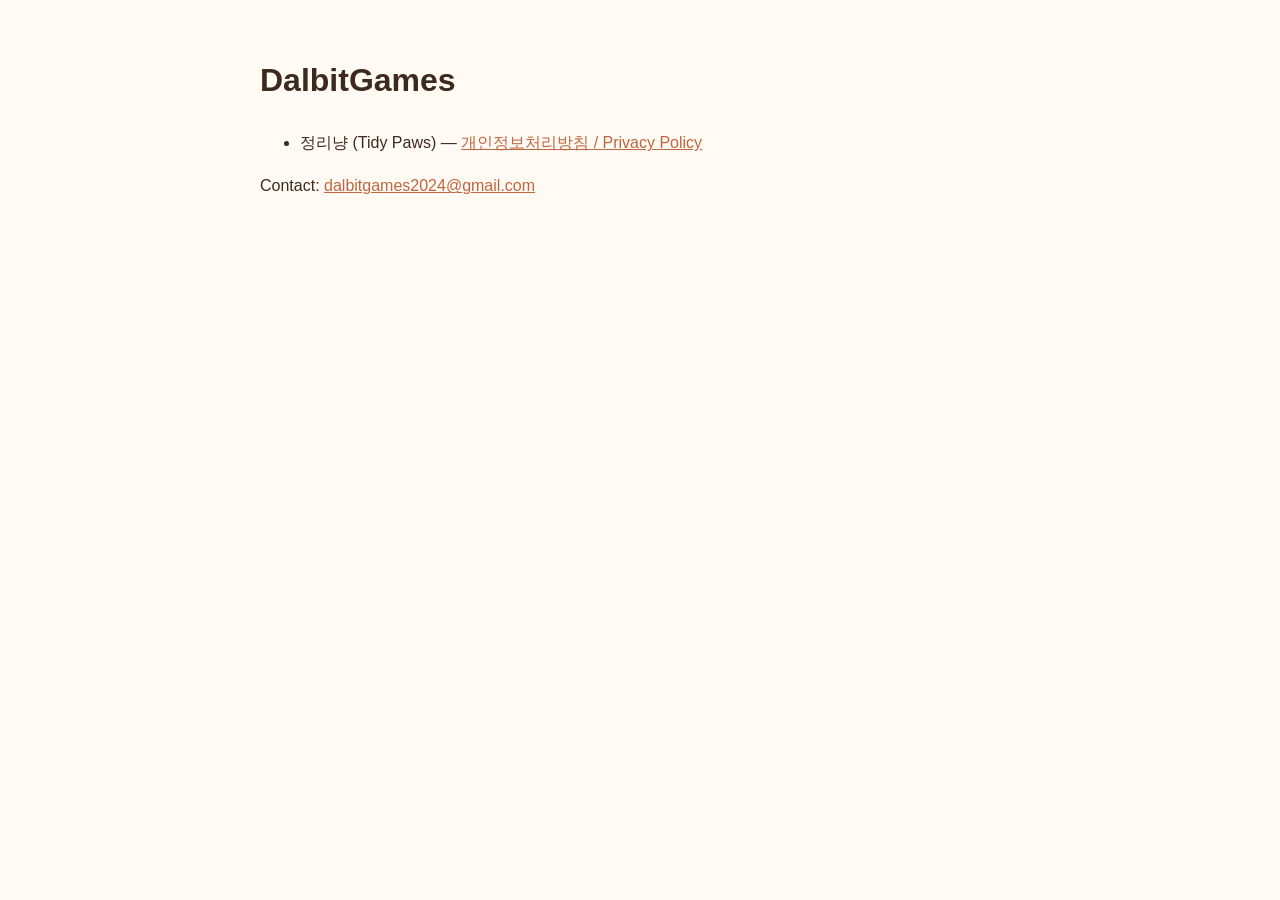
==== index.html @ 50781b61 "정리냥(Tidy Paws) 개인정보처리방침 페이지" ====
<!doctype html>
<html lang="ko">
<head>
<meta charset="utf-8">
<meta name="viewport" content="width=device-width, initial-scale=1">
<title>DalbitGames</title>
<style>
  :root { color-scheme: light dark; --fg: #3d2a1e; --bg: #fffaf3; --accent: #c0663f; }
  @media (prefers-color-scheme: dark) { :root { --fg: #f1e6da; --bg: #1f1915; --accent: #e89a72; } }
  body { margin: 0; background: var(--bg); color: var(--fg); font: 16px/1.7 -apple-system, "Segoe UI", "Malgun Gothic", sans-serif; }
  main { max-width: 760px; margin: 0 auto; padding: 32px 16px; }
  a { color: var(--accent); }
</style>
</head>
<body>
<main>
<h1>DalbitGames</h1>
<ul>
  <li>정리냥 (Tidy Paws) — <a href="tidy-paws/privacy/">개인정보처리방침 / Privacy Policy</a></li>
</ul>
<p>Contact: <a href="mailto:dalbitgames2024@gmail.com">dalbitgames2024@gmail.com</a></p>
</main>
</body>
</html>
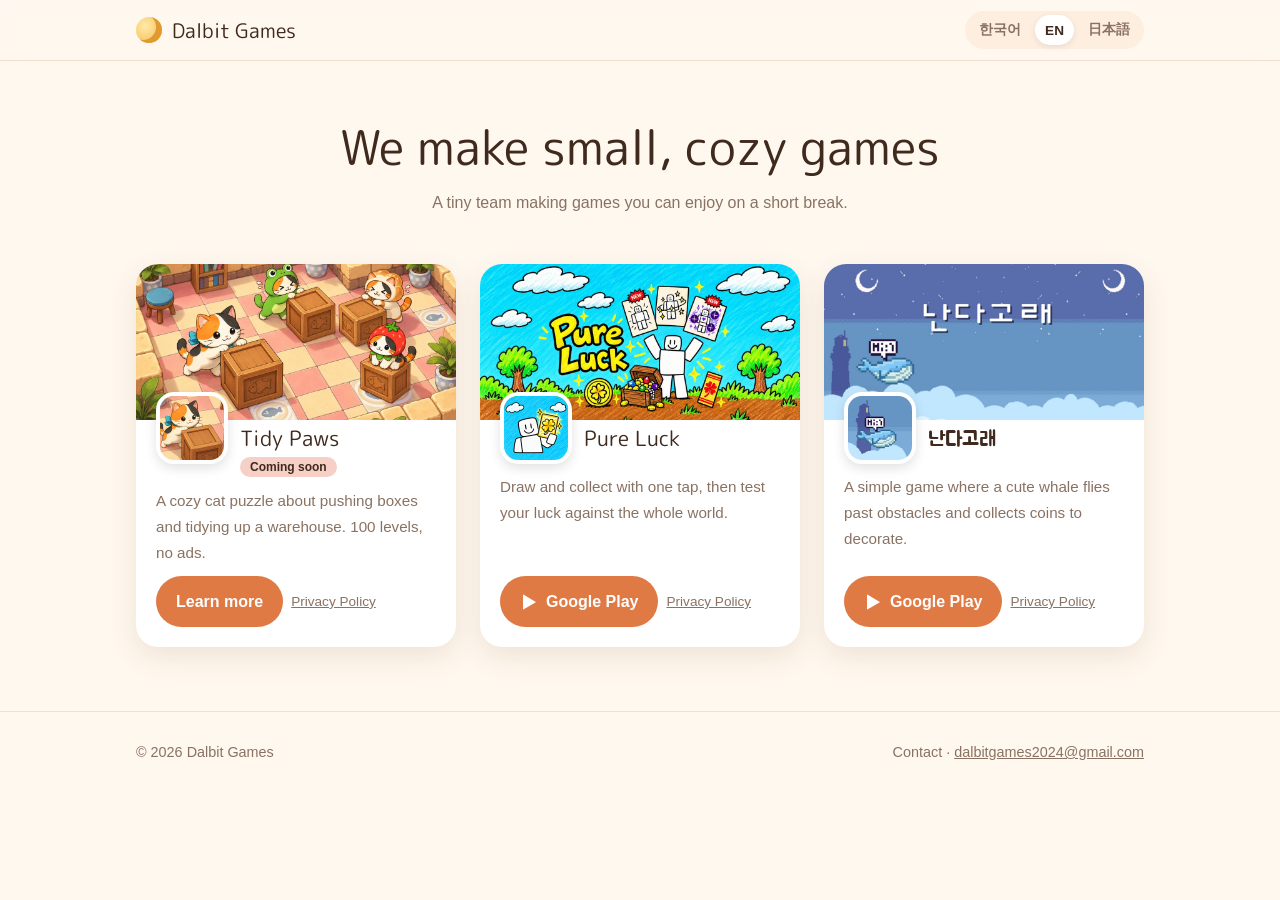
==== commit 53da55b7: "달빛 게임즈 소개 페이지와 정리냥 소개 페이지 (한국어·영어·일본어)" ====
--- a/index.html
+++ b/index.html
@@ -3,22 +3,145 @@
 <head>
 <meta charset="utf-8">
 <meta name="viewport" content="width=device-width, initial-scale=1">
-<title>DalbitGames</title>
-<style>
-  :root { color-scheme: light dark; --fg: #3d2a1e; --bg: #fffaf3; --accent: #c0663f; }
-  @media (prefers-color-scheme: dark) { :root { --fg: #f1e6da; --bg: #1f1915; --accent: #e89a72; } }
-  body { margin: 0; background: var(--bg); color: var(--fg); font: 16px/1.7 -apple-system, "Segoe UI", "Malgun Gothic", sans-serif; }
-  main { max-width: 760px; margin: 0 auto; padding: 32px 16px; }
-  a { color: var(--accent); }
-</style>
+<title>달빛 게임즈 · Dalbit Games</title>
+<meta name="description" content="달빛 게임즈는 작고 귀여운 게임을 만듭니다. 정리냥(Tidy Paws), 운빨망겜(Pure Luck), 난다고래.">
+<meta property="og:title" content="달빛 게임즈 · Dalbit Games">
+<meta property="og:description" content="작고 귀여운 게임을 만듭니다.">
+<meta property="og:image" content="https://dalbitgames2024.github.io/assets/og.jpg">
+<meta property="og:type" content="website">
+<link rel="icon" href="assets/favicon.png">
+<link rel="preconnect" href="https://fonts.googleapis.com">
+<link rel="preconnect" href="https://fonts.gstatic.com" crossorigin>
+<link href="https://fonts.googleapis.com/css2?family=Jua&family=M+PLUS+Rounded+1c:wght@700&display=swap" rel="stylesheet">
+<link rel="stylesheet" href="assets/site.css">
+<script>
+window.I18N = {
+  ko: {
+    "page.title": "달빛 게임즈 · Dalbit Games",
+    "studio": "달빛 게임즈",
+    "intro.title": "작고 귀여운 게임을 만들어요",
+    "intro.body": "쉬는 시간에 가볍게 즐길 수 있는 게임을 만드는 작은 개발팀입니다.",
+    "soon": "출시 예정",
+    "tidy.name": "정리냥",
+    "tidy.desc": "고양이가 상자를 밀어 창고를 정리하는 잔잔한 퍼즐. 스테이지 100개, 광고 없음.",
+    "tidy.more": "자세히 보기",
+    "luck.name": "운빨망겜",
+    "luck.desc": "버튼 하나로 뽑고 모으고, 전 세계와 운을 겨뤄요. 오늘의 운세와 행운 부스트까지.",
+    "whale.name": "난다고래",
+    "whale.desc": "귀여운 고래가 장애물을 피해 날아오르며 코인을 모아 꾸미는 간단한 게임.",
+    "play": "Google Play",
+    "privacy": "개인정보처리방침",
+    "contact": "문의"
+  },
+  en: {
+    "page.title": "Dalbit Games",
+    "studio": "Dalbit Games",
+    "intro.title": "We make small, cozy games",
+    "intro.body": "A tiny team making games you can enjoy on a short break.",
+    "soon": "Coming soon",
+    "tidy.name": "Tidy Paws",
+    "tidy.desc": "A cozy cat puzzle about pushing boxes and tidying up a warehouse. 100 levels, no ads.",
+    "tidy.more": "Learn more",
+    "luck.name": "Pure Luck",
+    "luck.desc": "Draw and collect with one tap, then test your luck against the whole world.",
+    "whale.name": "난다고래",
+    "whale.desc": "A simple game where a cute whale flies past obstacles and collects coins to decorate.",
+    "play": "Google Play",
+    "privacy": "Privacy Policy",
+    "contact": "Contact"
+  },
+  ja: {
+    "page.title": "Dalbit Games",
+    "studio": "Dalbit Games",
+    "intro.title": "小さくてかわいいゲームを作っています",
+    "intro.body": "ひと休みの時間に気軽に遊べるゲームを作る、小さな開発チームです。",
+    "soon": "近日公開",
+    "tidy.name": "Tidy Paws",
+    "tidy.desc": "ねこが箱をおして倉庫をかたづける、のんびりパズル。100ステージ、広告なし。",
+    "tidy.more": "くわしく見る",
+    "luck.name": "Pure Luck",
+    "luck.desc": "ボタンひとつでガチャを引いて集めて、世界中と運をきそおう。今日の運勢と幸運ブーストも。",
+    "whale.name": "난다고래",
+    "whale.desc": "かわいいクジラが障害物をよけて飛び、コインを集めて飾りつけるシンプルなゲーム。",
+    "play": "Google Play",
+    "privacy": "プライバシーポリシー",
+    "contact": "お問い合わせ"
+  }
+};
+</script>
+<script src="assets/i18n.js" defer></script>
 </head>
 <body>
-<main>
-<h1>DalbitGames</h1>
-<ul>
-  <li>정리냥 (Tidy Paws) — <a href="tidy-paws/privacy/">개인정보처리방침 / Privacy Policy</a></li>
-</ul>
-<p>Contact: <a href="mailto:dalbitgames2024@gmail.com">dalbitgames2024@gmail.com</a></p>
+<header class="top">
+  <div class="wrap">
+    <a class="brand" href="./"><span class="moon" aria-hidden="true"></span><span data-i18n="studio">달빛 게임즈</span></a>
+    <div class="langs" role="group" aria-label="Language">
+      <button type="button" data-lang="ko" aria-pressed="true">한국어</button>
+      <button type="button" data-lang="en" aria-pressed="false">EN</button>
+      <button type="button" data-lang="ja" aria-pressed="false">日本語</button>
+    </div>
+  </div>
+</header>
+
+<main class="wrap">
+  <section class="intro">
+    <h1 data-i18n="intro.title">작고 귀여운 게임을 만들어요</h1>
+    <p data-i18n="intro.body">쉬는 시간에 가볍게 즐길 수 있는 게임을 만드는 작은 개발팀입니다.</p>
+  </section>
+
+  <section class="games" aria-label="Games">
+    <article class="game">
+      <a href="tidy-paws/"><img class="banner" src="assets/og.jpg" alt="" width="1024" height="500"></a>
+      <div class="body">
+        <div class="head">
+          <img class="icon" src="assets/icon.png" alt="" width="72" height="72">
+          <h3><span data-i18n="tidy.name">정리냥</span> <span class="badge" data-i18n="soon">출시 예정</span></h3>
+        </div>
+        <p data-i18n="tidy.desc">고양이가 상자를 밀어 창고를 정리하는 잔잔한 퍼즐. 스테이지 100개, 광고 없음.</p>
+        <div class="links">
+          <a class="btn" href="tidy-paws/" data-i18n="tidy.more">자세히 보기</a>
+          <a class="small" href="tidy-paws/privacy/" data-i18n="privacy">개인정보처리방침</a>
+        </div>
+      </div>
+    </article>
+
+    <article class="game">
+      <a href="https://play.google.com/store/apps/details?id=com.EHUGames.LuckTrash"><img class="banner" src="assets/games/luck-banner-ko.jpg" data-i18n-src="assets/games/luck-banner-{lang}.jpg" data-i18n-langs="ko,en" alt="" width="1024" height="500"></a>
+      <div class="body">
+        <div class="head">
+          <img class="icon" src="assets/games/luck-icon.png" alt="" width="72" height="72">
+          <h3 data-i18n="luck.name">운빨망겜</h3>
+        </div>
+        <p data-i18n="luck.desc">버튼 하나로 뽑고 모으고, 전 세계와 운을 겨뤄요. 오늘의 운세와 행운 부스트까지.</p>
+        <div class="links">
+          <a class="btn" href="https://play.google.com/store/apps/details?id=com.EHUGames.LuckTrash"><svg viewBox="0 0 24 24" aria-hidden="true"><path fill="currentColor" d="M4 2.8v18.4c0 .5.5.8 1 .6l15.6-9a.7.7 0 0 0 0-1.2L5 2.2c-.5-.2-1 .1-1 .6Z"/></svg><span data-i18n="play">Google Play</span></a>
+          <a class="small" href="https://sites.google.com/view/luckytrash-privacy/%ED%99%88" data-i18n="privacy">개인정보처리방침</a>
+        </div>
+      </div>
+    </article>
+
+    <article class="game">
+      <a href="https://play.google.com/store/apps/details?id=com.EHUGames.FlappyWhale"><img class="banner" src="assets/games/whale-banner.jpg" alt="" width="1024" height="500"></a>
+      <div class="body">
+        <div class="head">
+          <img class="icon" src="assets/games/whale-icon.png" alt="" width="72" height="72">
+          <h3 data-i18n="whale.name">난다고래</h3>
+        </div>
+        <p data-i18n="whale.desc">귀여운 고래가 장애물을 피해 날아오르며 코인을 모아 꾸미는 간단한 게임.</p>
+        <div class="links">
+          <a class="btn" href="https://play.google.com/store/apps/details?id=com.EHUGames.FlappyWhale"><svg viewBox="0 0 24 24" aria-hidden="true"><path fill="currentColor" d="M4 2.8v18.4c0 .5.5.8 1 .6l15.6-9a.7.7 0 0 0 0-1.2L5 2.2c-.5-.2-1 .1-1 .6Z"/></svg><span data-i18n="play">Google Play</span></a>
+          <a class="small" href="https://sites.google.com/view/flappywhale/%ED%99%88" data-i18n="privacy">개인정보처리방침</a>
+        </div>
+      </div>
+    </article>
+  </section>
 </main>
+
+<footer class="foot">
+  <div class="wrap">
+    <span>© 2026 <span data-i18n="studio">달빛 게임즈</span></span>
+    <span><span data-i18n="contact">문의</span> · <a href="mailto:dalbitgames2024@gmail.com">dalbitgames2024@gmail.com</a></span>
+  </div>
+</footer>
 </body>
 </html>
--- a/assets/site.css
+++ b/assets/site.css
@@ -0,0 +1,119 @@
+/* 달빛 게임즈 사이트 공통 스타일. 색은 :root 토큰만 바꾸면 전체가 따라간다. */
+:root {
+  --bg: #fff8ef;
+  --bg-soft: #fdeee0;
+  --card: #ffffff;
+  --fg: #3f2a1d;
+  --muted: #8a7262;
+  --line: #f0dfcc;
+  --accent: #e07a45;
+  --accent-fg: #ffffff;
+  --pink: #f6cfc6;
+  --shadow: 0 10px 28px rgba(120, 72, 40, 0.12);
+  --radius: 22px;
+  --font-head: "Jua", "M PLUS Rounded 1c", system-ui, sans-serif;
+  --font-body: -apple-system, "Segoe UI", "Apple SD Gothic Neo", "Malgun Gothic", "Hiragino Sans", "Yu Gothic", sans-serif;
+}
+@media (prefers-color-scheme: dark) {
+  :root {
+    --bg: #1d1713;
+    --bg-soft: #261e19;
+    --card: #2b221c;
+    --fg: #f3e7da;
+    --muted: #b9a593;
+    --line: #3b2f27;
+    --accent: #f0915e;
+    --accent-fg: #2a1a10;
+    --pink: #5a3a35;
+    --shadow: 0 10px 28px rgba(0, 0, 0, 0.35);
+  }
+}
+html:lang(ja) { --font-head: "M PLUS Rounded 1c", system-ui, sans-serif; }
+html:lang(en) { --font-head: "M PLUS Rounded 1c", "Jua", system-ui, sans-serif; }
+
+* { box-sizing: border-box; }
+html { -webkit-text-size-adjust: 100%; }
+body {
+  margin: 0;
+  background: var(--bg);
+  color: var(--fg);
+  font: 16px/1.7 var(--font-body);
+}
+/* width/height 속성은 레이아웃 흔들림 방지용으로만 쓰고, 실제 높이는 비율(aspect-ratio)이나 원본 비율을 따른다 */
+img { max-width: 100%; height: auto; display: block; }
+a { color: var(--accent); }
+.wrap { max-width: 1040px; margin: 0 auto; padding: 0 16px; }
+
+/* 상단 바 */
+.top { position: sticky; top: 0; z-index: 10; background: color-mix(in srgb, var(--bg) 88%, transparent); backdrop-filter: blur(10px); border-bottom: 1px solid var(--line); }
+.top .wrap { display: flex; align-items: center; justify-content: space-between; height: 60px; gap: 12px; }
+.brand { display: flex; align-items: center; gap: 10px; font-family: var(--font-head); font-size: 1.25rem; color: var(--fg); text-decoration: none; white-space: nowrap; }
+.brand .moon { width: 26px; height: 26px; border-radius: 50%; background: radial-gradient(circle at 35% 35%, #ffe9a8, #f3b84a); box-shadow: inset -6px -3px 0 0 #e09a2f; flex: none; }
+.langs { display: flex; gap: 4px; background: var(--bg-soft); padding: 4px; border-radius: 999px; }
+.langs button { border: 0; background: none; color: var(--muted); font: 600 0.85rem var(--font-body); padding: 6px 10px; border-radius: 999px; cursor: pointer; }
+.langs button[aria-pressed="true"] { background: var(--card); color: var(--fg); box-shadow: 0 2px 6px rgba(0, 0, 0, 0.08); }
+
+h1, h2, h3 { font-family: var(--font-head); font-weight: 400; line-height: 1.25; margin: 0; }
+.section { padding: 48px 0; }
+.section h2 { font-size: 1.6rem; margin-bottom: 8px; }
+.section .sub { color: var(--muted); margin: 0 0 24px; }
+
+/* 버튼 */
+.btn { display: inline-flex; align-items: center; gap: 8px; padding: 12px 20px; border-radius: 999px; font-weight: 700; text-decoration: none; background: var(--accent); color: var(--accent-fg); border: 0; }
+.btn.ghost { background: var(--bg-soft); color: var(--fg); }
+.btn[aria-disabled="true"] { background: var(--line); color: var(--muted); cursor: default; }
+.btn svg { width: 18px; height: 18px; flex: none; }
+
+/* 첫 페이지 소개 */
+.intro { padding: 56px 0 24px; text-align: center; }
+.intro h1 { font-size: clamp(2rem, 6vw, 3rem); }
+.intro p { color: var(--muted); margin: 12px auto 0; max-width: 32em; }
+
+/* 게임 카드 */
+.games { display: grid; grid-template-columns: repeat(auto-fill, minmax(290px, 1fr)); gap: 24px; padding: 24px 0 64px; }
+.game { background: var(--card); border-radius: var(--radius); overflow: hidden; box-shadow: var(--shadow); display: flex; flex-direction: column; }
+.game .banner { aspect-ratio: 1024 / 500; width: 100%; object-fit: cover; background: var(--bg-soft); }
+.game .body { padding: 0 20px 20px; display: flex; flex-direction: column; gap: 10px; flex: 1; }
+/* 아이콘만 배너에 걸치고, 제목은 배너 아래에서 시작해 길어지면 아래로 늘어난다 */
+.game .head { display: flex; align-items: flex-start; gap: 12px; margin-top: -28px; }
+.game .icon { width: 72px; height: 72px; border-radius: 18px; border: 4px solid var(--card); background: var(--card); box-shadow: 0 4px 12px rgba(0, 0, 0, 0.12); flex: none; }
+.game h3 { font-size: 1.3rem; padding-top: 34px; }
+.game p { margin: 0; color: var(--muted); font-size: 0.95rem; flex: 1; }
+.game .links { display: flex; flex-wrap: wrap; gap: 8px; align-items: center; }
+.game .links .small { font-size: 0.85rem; color: var(--muted); }
+.badge { display: inline-block; font: 700 0.75rem var(--font-body); padding: 3px 10px; border-radius: 999px; background: var(--pink); color: var(--fg); vertical-align: middle; }
+
+/* 정리냥 소개 */
+.hero { padding: 24px 0 8px; }
+.hero .art { border-radius: var(--radius); overflow: hidden; box-shadow: var(--shadow); aspect-ratio: 2 / 1; }
+.hero .art img { width: 100%; height: 100%; object-fit: cover; }
+.hero .title { display: flex; align-items: center; gap: 16px; margin-top: -48px; padding: 0 16px; position: relative; }
+.hero .title .icon { width: 96px; height: 96px; border-radius: 24px; border: 5px solid var(--bg); box-shadow: var(--shadow); flex: none; }
+.hero .title h1 { font-size: clamp(1.9rem, 6vw, 2.8rem); margin-top: 40px; }
+.hero .tag { font-size: 1.1rem; margin: 16px 0 20px; }
+.hero .cta { display: flex; flex-wrap: wrap; gap: 10px; align-items: center; }
+.lead { max-width: 36em; color: var(--muted); }
+
+.shots { display: flex; gap: 16px; overflow-x: auto; scroll-snap-type: x mandatory; padding: 4px 16px 20px; margin: 0 -16px; }
+.shots img { width: 220px; aspect-ratio: 9 / 16; border-radius: 18px; box-shadow: var(--shadow); scroll-snap-align: center; flex: none; background: var(--bg-soft); }
+
+.features { display: grid; grid-template-columns: repeat(auto-fill, minmax(220px, 1fr)); gap: 16px; }
+.feature { background: var(--card); border-radius: var(--radius); padding: 20px; box-shadow: var(--shadow); }
+.feature .num { font-family: var(--font-head); font-size: 1.8rem; color: var(--accent); line-height: 1; }
+.feature h3 { font-size: 1.15rem; margin: 10px 0 6px; }
+.feature p { margin: 0; color: var(--muted); font-size: 0.95rem; }
+
+.cats { display: grid; grid-template-columns: repeat(auto-fill, minmax(96px, 1fr)); gap: 12px; }
+.cats img { width: 100%; aspect-ratio: 1; object-fit: contain; background: var(--card); border-radius: 18px; padding: 6px; box-shadow: var(--shadow); }
+
+/* 아래 */
+.foot { border-top: 1px solid var(--line); padding: 28px 0 40px; color: var(--muted); font-size: 0.9rem; }
+.foot .wrap { display: flex; flex-wrap: wrap; gap: 8px 20px; justify-content: space-between; }
+.foot a { color: var(--muted); }
+
+@media (max-width: 520px) {
+  .hero .title { margin-top: -36px; padding: 0 8px; }
+  .hero .title .icon { width: 76px; height: 76px; border-radius: 20px; }
+  .hero .title h1 { margin-top: 30px; }
+  .shots img { width: 180px; }
+}
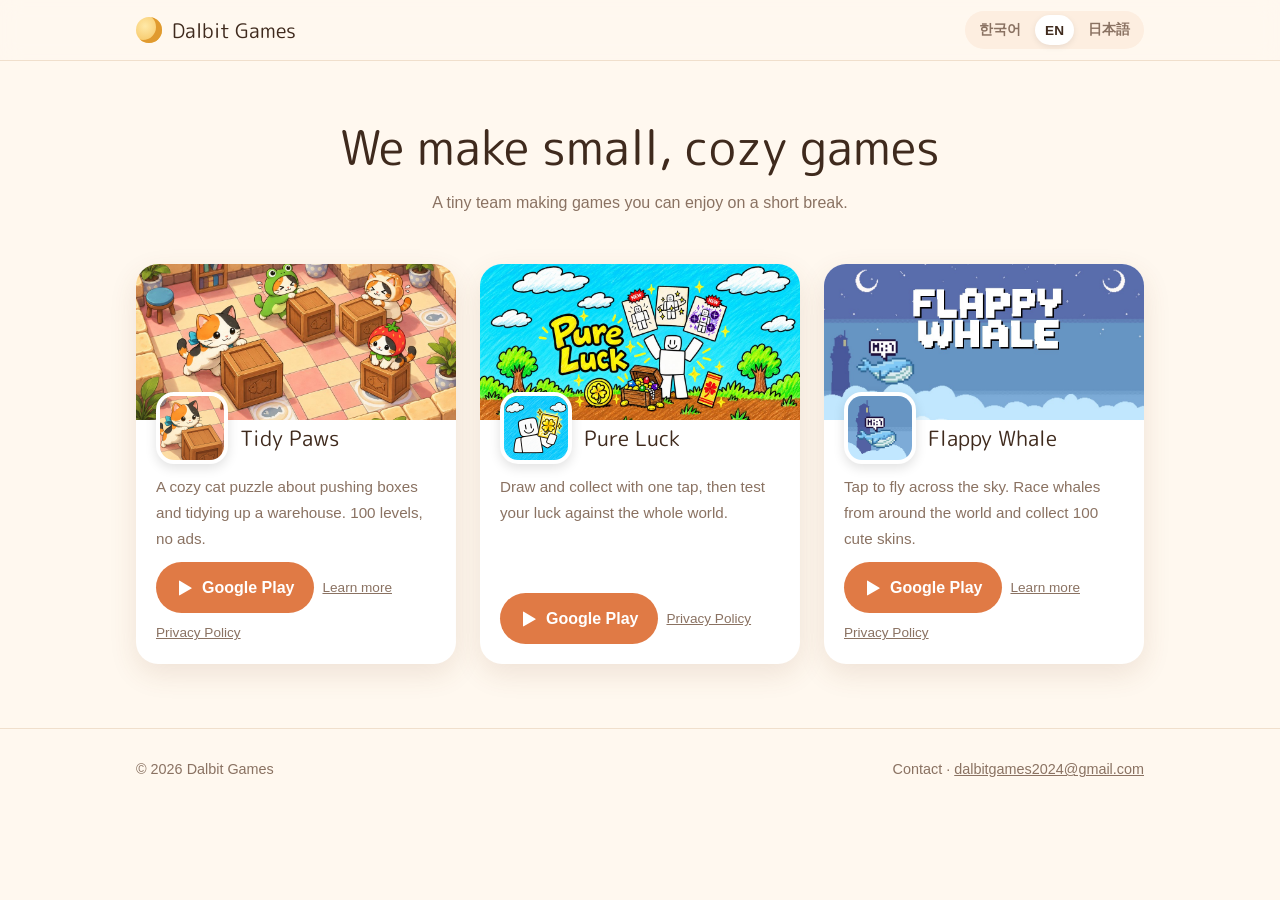
==== commit 242dcfde: "2026.10.23" ====
--- a/index.html
+++ b/index.html
@@ -21,14 +21,14 @@
     "studio": "달빛 게임즈",
     "intro.title": "작고 귀여운 게임을 만들어요",
     "intro.body": "쉬는 시간에 가볍게 즐길 수 있는 게임을 만드는 작은 개발팀입니다.",
-    "soon": "출시 예정",
     "tidy.name": "정리냥",
     "tidy.desc": "고양이가 상자를 밀어 창고를 정리하는 잔잔한 퍼즐. 스테이지 100개, 광고 없음.",
     "tidy.more": "자세히 보기",
     "luck.name": "운빨망겜",
     "luck.desc": "버튼 하나로 뽑고 모으고, 전 세계와 운을 겨뤄요. 오늘의 운세와 행운 부스트까지.",
     "whale.name": "난다고래",
-    "whale.desc": "귀여운 고래가 장애물을 피해 날아오르며 코인을 모아 꾸미는 간단한 게임.",
+    "whale.desc": "톡 치면 날아오르는 고래와 하늘 여행. 전 세계 고래들과 레이스하고 스킨 100종을 모아요.",
+    "whale.more": "자세히 보기",
     "play": "Google Play",
     "privacy": "개인정보처리방침",
     "contact": "문의"
@@ -38,14 +38,14 @@
     "studio": "Dalbit Games",
     "intro.title": "We make small, cozy games",
     "intro.body": "A tiny team making games you can enjoy on a short break.",
-    "soon": "Coming soon",
     "tidy.name": "Tidy Paws",
     "tidy.desc": "A cozy cat puzzle about pushing boxes and tidying up a warehouse. 100 levels, no ads.",
     "tidy.more": "Learn more",
     "luck.name": "Pure Luck",
     "luck.desc": "Draw and collect with one tap, then test your luck against the whole world.",
-    "whale.name": "난다고래",
-    "whale.desc": "A simple game where a cute whale flies past obstacles and collects coins to decorate.",
+    "whale.name": "Flappy Whale",
+    "whale.desc": "Tap to fly across the sky. Race whales from around the world and collect 100 cute skins.",
+    "whale.more": "Learn more",
     "play": "Google Play",
     "privacy": "Privacy Policy",
     "contact": "Contact"
@@ -55,14 +55,14 @@
     "studio": "Dalbit Games",
     "intro.title": "小さくてかわいいゲームを作っています",
     "intro.body": "ひと休みの時間に気軽に遊べるゲームを作る、小さな開発チームです。",
-    "soon": "近日公開",
     "tidy.name": "Tidy Paws",
     "tidy.desc": "ねこが箱をおして倉庫をかたづける、のんびりパズル。100ステージ、広告なし。",
     "tidy.more": "くわしく見る",
     "luck.name": "Pure Luck",
     "luck.desc": "ボタンひとつでガチャを引いて集めて、世界中と運をきそおう。今日の運勢と幸運ブーストも。",
-    "whale.name": "난다고래",
-    "whale.desc": "かわいいクジラが障害物をよけて飛び、コインを集めて飾りつけるシンプルなゲーム。",
+    "whale.name": "Flappy Whale",
+    "whale.desc": "タップで飛び上がるクジラと空の旅。世界中のクジラとレースして、スキン100種類を集めよう。",
+    "whale.more": "くわしく見る",
     "play": "Google Play",
     "privacy": "プライバシーポリシー",
     "contact": "お問い合わせ"
@@ -95,11 +95,12 @@
       <div class="body">
         <div class="head">
           <img class="icon" src="assets/icon.png" alt="" width="72" height="72">
-          <h3><span data-i18n="tidy.name">정리냥</span> <span class="badge" data-i18n="soon">출시 예정</span></h3>
+          <h3 data-i18n="tidy.name">정리냥</h3>
         </div>
         <p data-i18n="tidy.desc">고양이가 상자를 밀어 창고를 정리하는 잔잔한 퍼즐. 스테이지 100개, 광고 없음.</p>
         <div class="links">
-          <a class="btn" href="tidy-paws/" data-i18n="tidy.more">자세히 보기</a>
+          <a class="btn" href="https://play.google.com/store/apps/details?id=com.DalbitGames.pushbox"><svg viewBox="0 0 24 24" aria-hidden="true"><path fill="currentColor" d="M4 2.8v18.4c0 .5.5.8 1 .6l15.6-9a.7.7 0 0 0 0-1.2L5 2.2c-.5-.2-1 .1-1 .6Z"/></svg><span data-i18n="play">Google Play</span></a>
+          <a class="small" href="tidy-paws/" data-i18n="tidy.more">자세히 보기</a>
           <a class="small" href="tidy-paws/privacy/" data-i18n="privacy">개인정보처리방침</a>
         </div>
       </div>
@@ -115,22 +116,23 @@
         <p data-i18n="luck.desc">버튼 하나로 뽑고 모으고, 전 세계와 운을 겨뤄요. 오늘의 운세와 행운 부스트까지.</p>
         <div class="links">
           <a class="btn" href="https://play.google.com/store/apps/details?id=com.EHUGames.LuckTrash"><svg viewBox="0 0 24 24" aria-hidden="true"><path fill="currentColor" d="M4 2.8v18.4c0 .5.5.8 1 .6l15.6-9a.7.7 0 0 0 0-1.2L5 2.2c-.5-.2-1 .1-1 .6Z"/></svg><span data-i18n="play">Google Play</span></a>
-          <a class="small" href="https://sites.google.com/view/luckytrash-privacy/%ED%99%88" data-i18n="privacy">개인정보처리방침</a>
+          <a class="small" href="pure-luck/privacy/" data-i18n="privacy">개인정보처리방침</a>
         </div>
       </div>
     </article>
 
     <article class="game">
-      <a href="https://play.google.com/store/apps/details?id=com.EHUGames.FlappyWhale"><img class="banner" src="assets/games/whale-banner.jpg" alt="" width="1024" height="500"></a>
+      <a href="flappy-whale/"><img class="banner" src="assets/games/whale-banner-ko.jpg" data-i18n-src="assets/games/whale-banner-{lang}.jpg" data-i18n-langs="ko,en" alt="" width="1024" height="500"></a>
       <div class="body">
         <div class="head">
           <img class="icon" src="assets/games/whale-icon.png" alt="" width="72" height="72">
           <h3 data-i18n="whale.name">난다고래</h3>
         </div>
-        <p data-i18n="whale.desc">귀여운 고래가 장애물을 피해 날아오르며 코인을 모아 꾸미는 간단한 게임.</p>
+        <p data-i18n="whale.desc">톡 치면 날아오르는 고래와 하늘 여행. 전 세계 고래들과 레이스하고 스킨 100종을 모아요.</p>
         <div class="links">
           <a class="btn" href="https://play.google.com/store/apps/details?id=com.EHUGames.FlappyWhale"><svg viewBox="0 0 24 24" aria-hidden="true"><path fill="currentColor" d="M4 2.8v18.4c0 .5.5.8 1 .6l15.6-9a.7.7 0 0 0 0-1.2L5 2.2c-.5-.2-1 .1-1 .6Z"/></svg><span data-i18n="play">Google Play</span></a>
-          <a class="small" href="https://sites.google.com/view/flappywhale/%ED%99%88" data-i18n="privacy">개인정보처리방침</a>
+          <a class="small" href="flappy-whale/" data-i18n="whale.more">자세히 보기</a>
+          <a class="small" href="flappy-whale/privacy/" data-i18n="privacy">개인정보처리방침</a>
         </div>
       </div>
     </article>
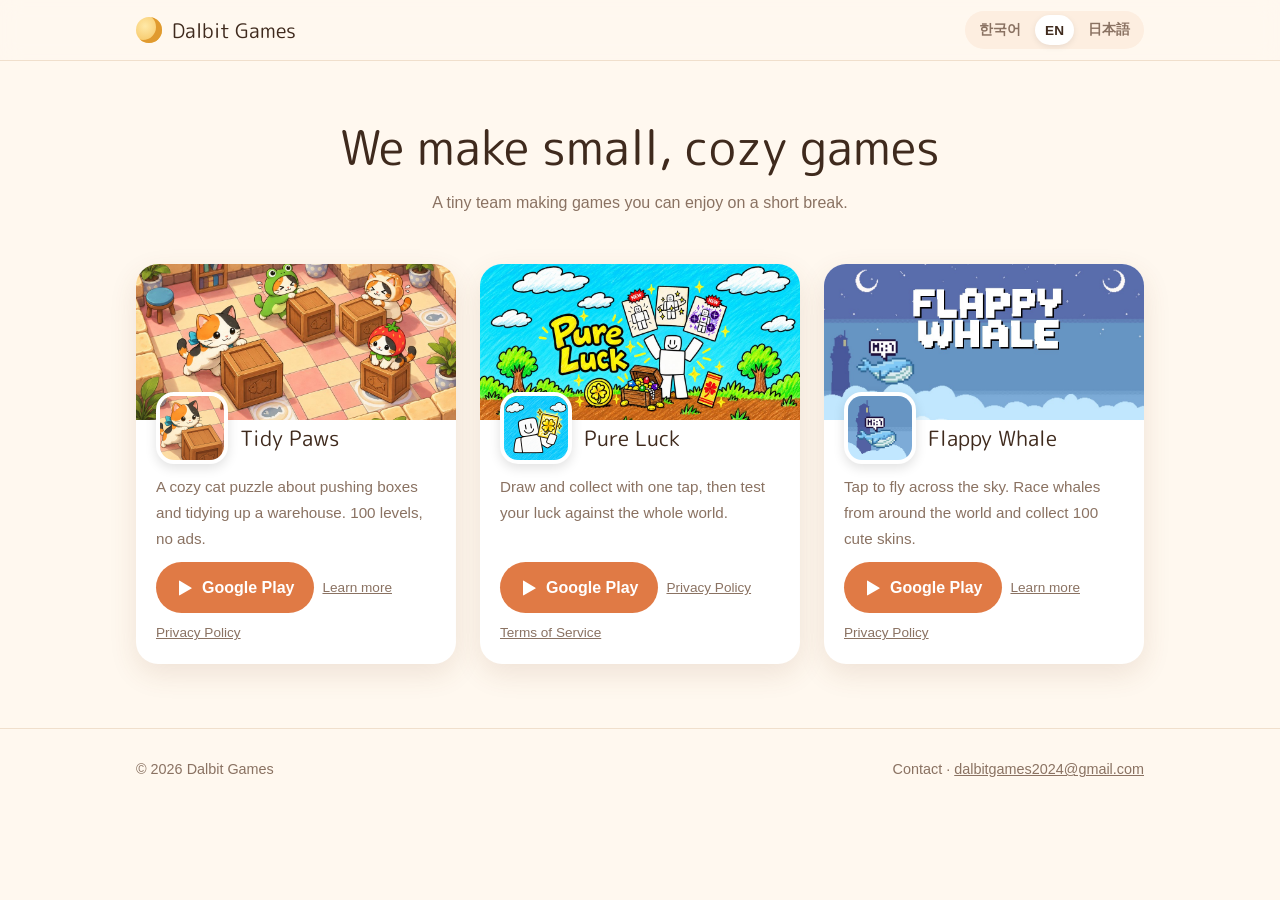
==== commit 63c0de1a: "운빨망겜: 방침 6장에 특정할 수 없는 분석·오류 기록은 보관 기간 뒤 자동 삭제된다는 문장을 3개 언어로 넣고, 첫 화면에 이용약관 링크를 넣었다. Co-Authored-By: " ====
--- a/index.html
+++ b/index.html
@@ -31,6 +31,7 @@
     "whale.more": "자세히 보기",
     "play": "Google Play",
     "privacy": "개인정보처리방침",
+    "terms": "이용약관",
     "contact": "문의"
   },
   en: {
@@ -48,6 +49,7 @@
     "whale.more": "Learn more",
     "play": "Google Play",
     "privacy": "Privacy Policy",
+    "terms": "Terms of Service",
     "contact": "Contact"
   },
   ja: {
@@ -65,6 +67,7 @@
     "whale.more": "くわしく見る",
     "play": "Google Play",
     "privacy": "プライバシーポリシー",
+    "terms": "利用規約",
     "contact": "お問い合わせ"
   }
 };
@@ -117,6 +120,7 @@
         <div class="links">
           <a class="btn" href="https://play.google.com/store/apps/details?id=com.EHUGames.LuckTrash"><svg viewBox="0 0 24 24" aria-hidden="true"><path fill="currentColor" d="M4 2.8v18.4c0 .5.5.8 1 .6l15.6-9a.7.7 0 0 0 0-1.2L5 2.2c-.5-.2-1 .1-1 .6Z"/></svg><span data-i18n="play">Google Play</span></a>
           <a class="small" href="pure-luck/privacy/" data-i18n="privacy">개인정보처리방침</a>
+          <a class="small" href="pure-luck/terms/" data-i18n="terms">이용약관</a>
         </div>
       </div>
     </article>
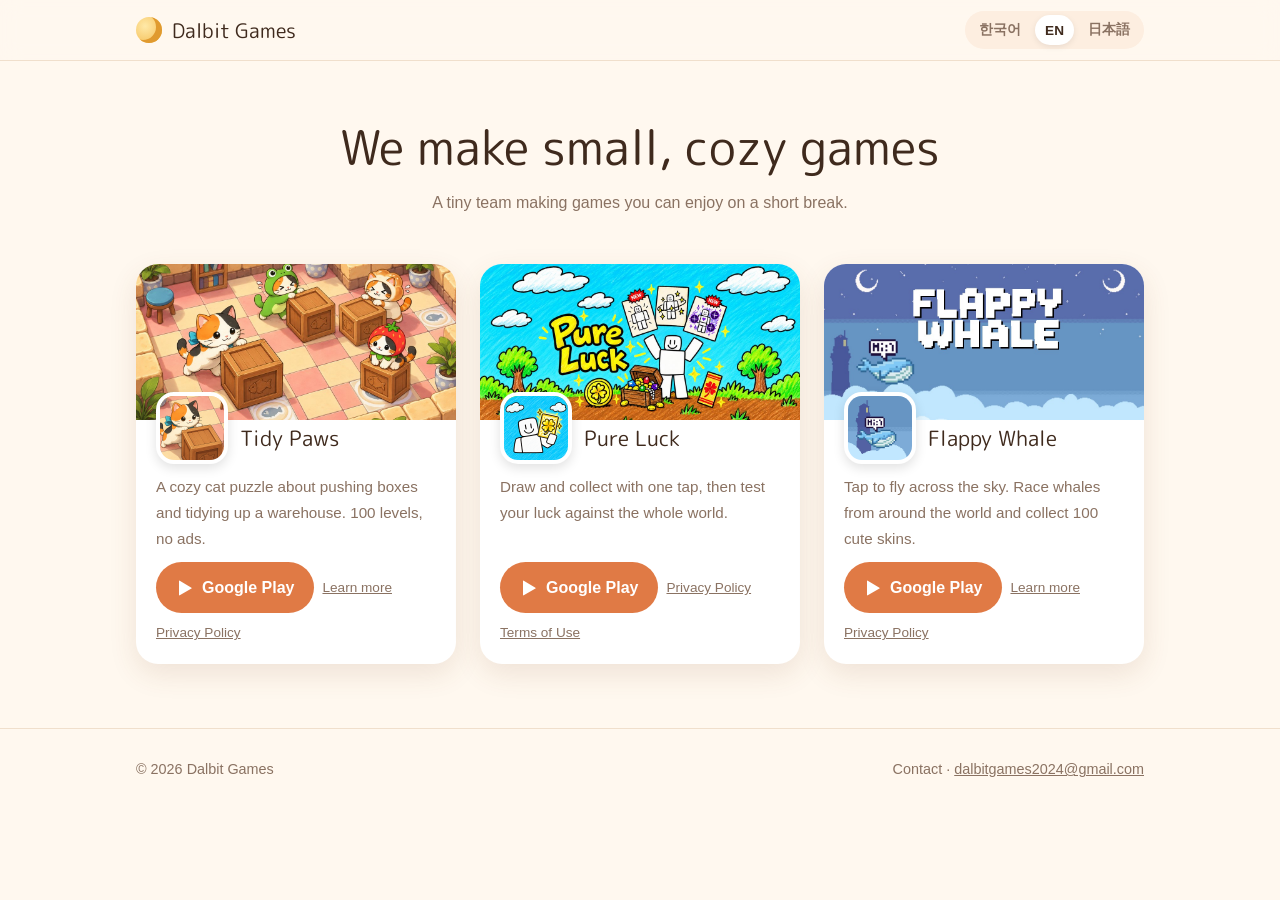
==== commit 765b7579: "첫 화면: 영어 약관 링크 이름을 약관 페이지 제목과 같은 Terms of Use로 맞췄다. Co-Authored-By: Claude Opus 5.5 <noreply@anthrop" ====
--- a/index.html
+++ b/index.html
@@ -49,7 +49,7 @@
     "whale.more": "Learn more",
     "play": "Google Play",
     "privacy": "Privacy Policy",
-    "terms": "Terms of Service",
+    "terms": "Terms of Use",
     "contact": "Contact"
   },
   ja: {
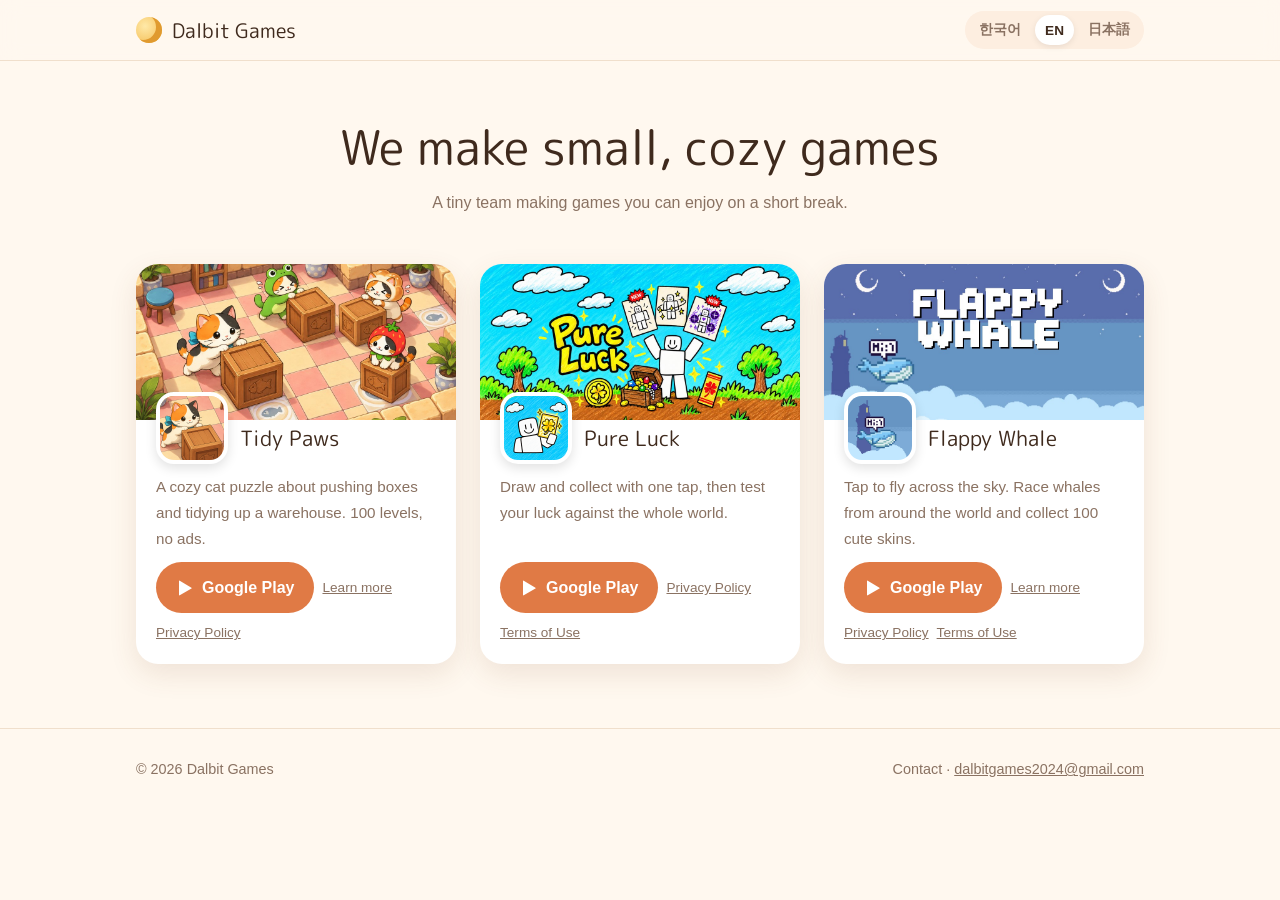
==== commit 7e67c911: "난다고래: 이용약관 페이지(한·영·일, 시행일 2026-11-09) 추가, 소개 페이지 하단과 첫 화면 카드에 이용약관 링크 Co-Authored-By: Claude Opus 5." ====
--- a/index.html
+++ b/index.html
@@ -137,6 +137,7 @@
           <a class="btn" href="https://play.google.com/store/apps/details?id=com.EHUGames.FlappyWhale"><svg viewBox="0 0 24 24" aria-hidden="true"><path fill="currentColor" d="M4 2.8v18.4c0 .5.5.8 1 .6l15.6-9a.7.7 0 0 0 0-1.2L5 2.2c-.5-.2-1 .1-1 .6Z"/></svg><span data-i18n="play">Google Play</span></a>
           <a class="small" href="flappy-whale/" data-i18n="whale.more">자세히 보기</a>
           <a class="small" href="flappy-whale/privacy/" data-i18n="privacy">개인정보처리방침</a>
+          <a class="small" href="flappy-whale/terms/" data-i18n="terms">이용약관</a>
         </div>
       </div>
     </article>
